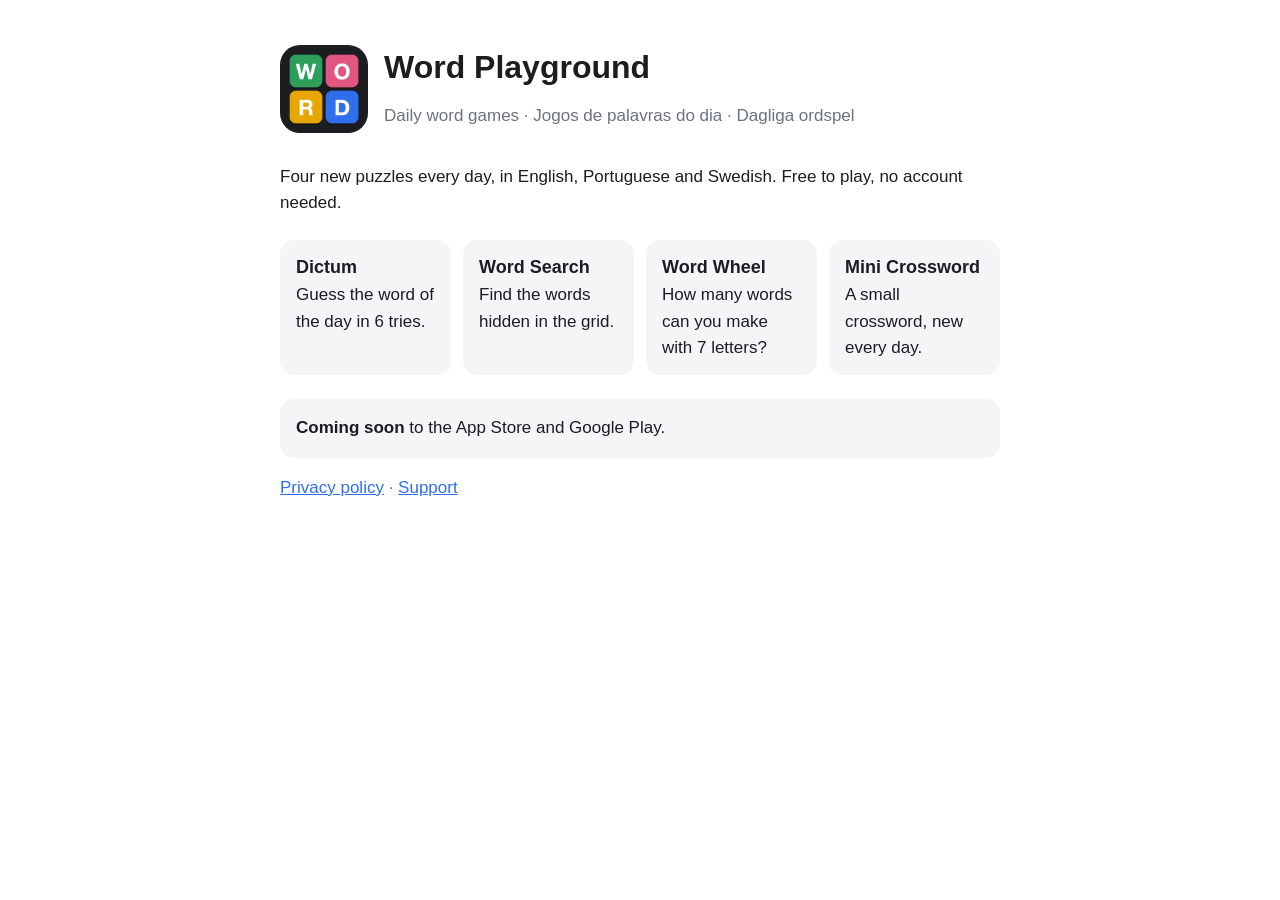
==== app.html @ 3749e55b "Add the shared-results link page and the link preview card app.html is the link at the end of result" ====
<!doctype html>
<html lang="en">
  <head>
    <meta charset="utf-8" />
    <meta name="viewport" content="width=device-width, initial-scale=1" />
    <title>Word Playground</title>
    <!-- The link at the end of results shared from the app (SHARE_URL in mobile/src/config.ts).
         Android phones go straight to the app on Google Play; other devices see the home page.
         Chats show the card below, since they read these tags without running the script. -->
    <meta property="og:type" content="website" />
    <meta property="og:site_name" content="Word Playground" />
    <meta property="og:title" content="Word Playground" />
    <meta
      property="og:description"
      content="Daily word games · Jogos de palavras do dia · Dagliga ordspel"
    />
    <meta property="og:url" content="https://edjmacedo.github.io/app" />
    <meta property="og:image" content="https://edjmacedo.github.io/share.jpg" />
    <meta property="og:image:width" content="1024" />
    <meta property="og:image:height" content="500" />
    <meta property="og:image:alt" content="Word Playground: four word games every day" />
    <meta name="twitter:card" content="summary_large_image" />
    <link rel="icon" href="icon.png" />
    <script>
      // Set to true once the app is live on Google Play. Until then only testers can open its
      // page there (everyone else gets "not found"), so everyone goes to the home page.
      var LIVE_ON_GOOGLE_PLAY = false;
      // The referrer shows in the Play Console's acquisition reports as the "shared_result"
      // source, counting the visits and installs that shared results bring.
      var GOOGLE_PLAY =
        'https://play.google.com/store/apps/details?id=com.edjmacedo.wordsplayground' +
        '&referrer=utm_source%3Dshared_result%26utm_campaign%3Dshare';
      var android = /Android/i.test(navigator.userAgent);
      location.replace(LIVE_ON_GOOGLE_PLAY && android ? GOOGLE_PLAY : '/');
    </script>
  </head>
  <body>
    <p><a href="/">Word Playground</a></p>
  </body>
</html>
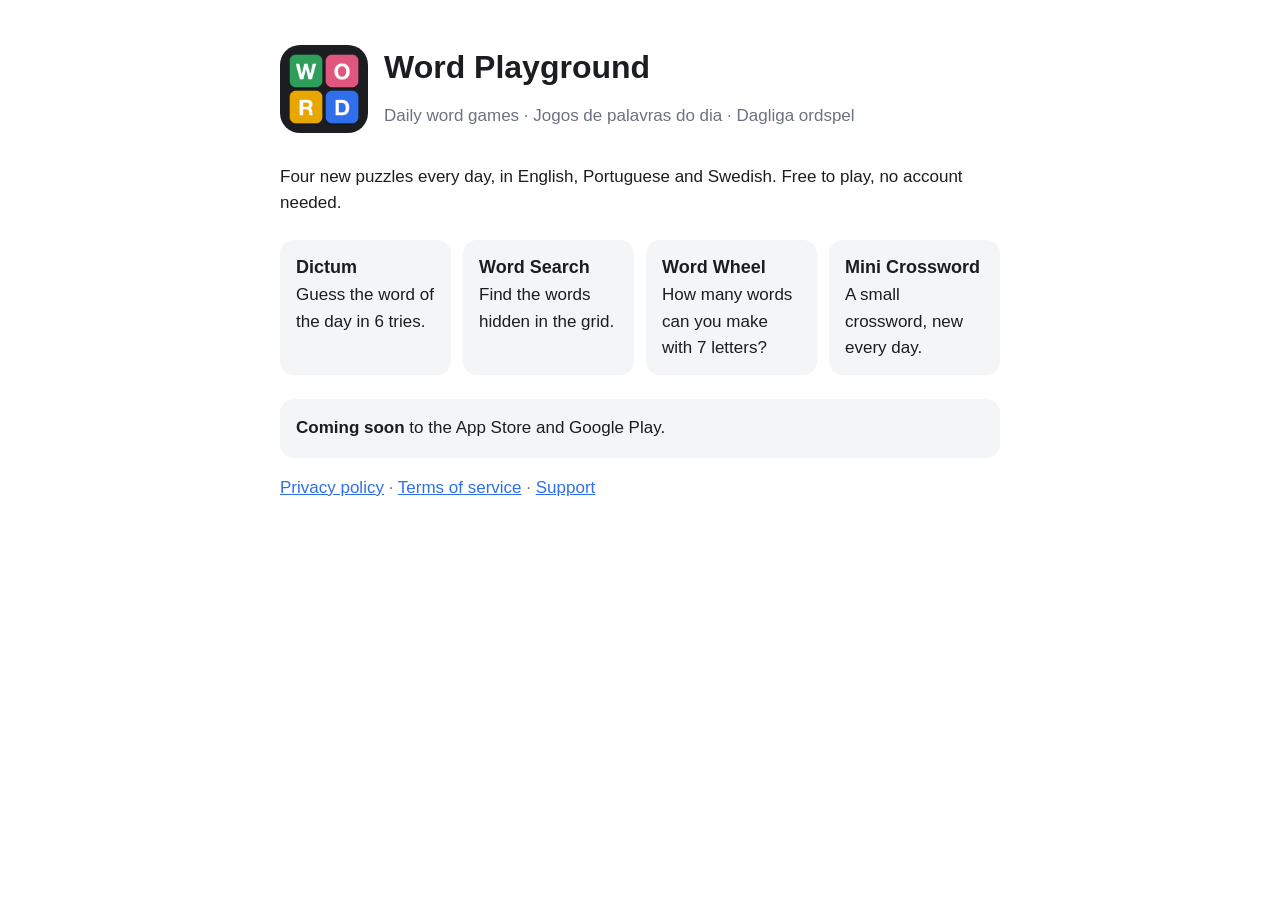
==== commit 999d19a7: "Use the wordplayground.app domain in the share links Co-Authored-By: Claude Opus 5.5 <noreply@anthro" ====
--- a/app.html
+++ b/app.html
@@ -14,8 +14,8 @@
       property="og:description"
       content="Daily word games · Jogos de palavras do dia · Dagliga ordspel"
     />
-    <meta property="og:url" content="https://edjmacedo.github.io/app" />
-    <meta property="og:image" content="https://edjmacedo.github.io/share.jpg" />
+    <meta property="og:url" content="https://wordplayground.app/app" />
+    <meta property="og:image" content="https://wordplayground.app/share.jpg" />
     <meta property="og:image:width" content="1024" />
     <meta property="og:image:height" content="500" />
     <meta property="og:image:alt" content="Word Playground: four word games every day" />
